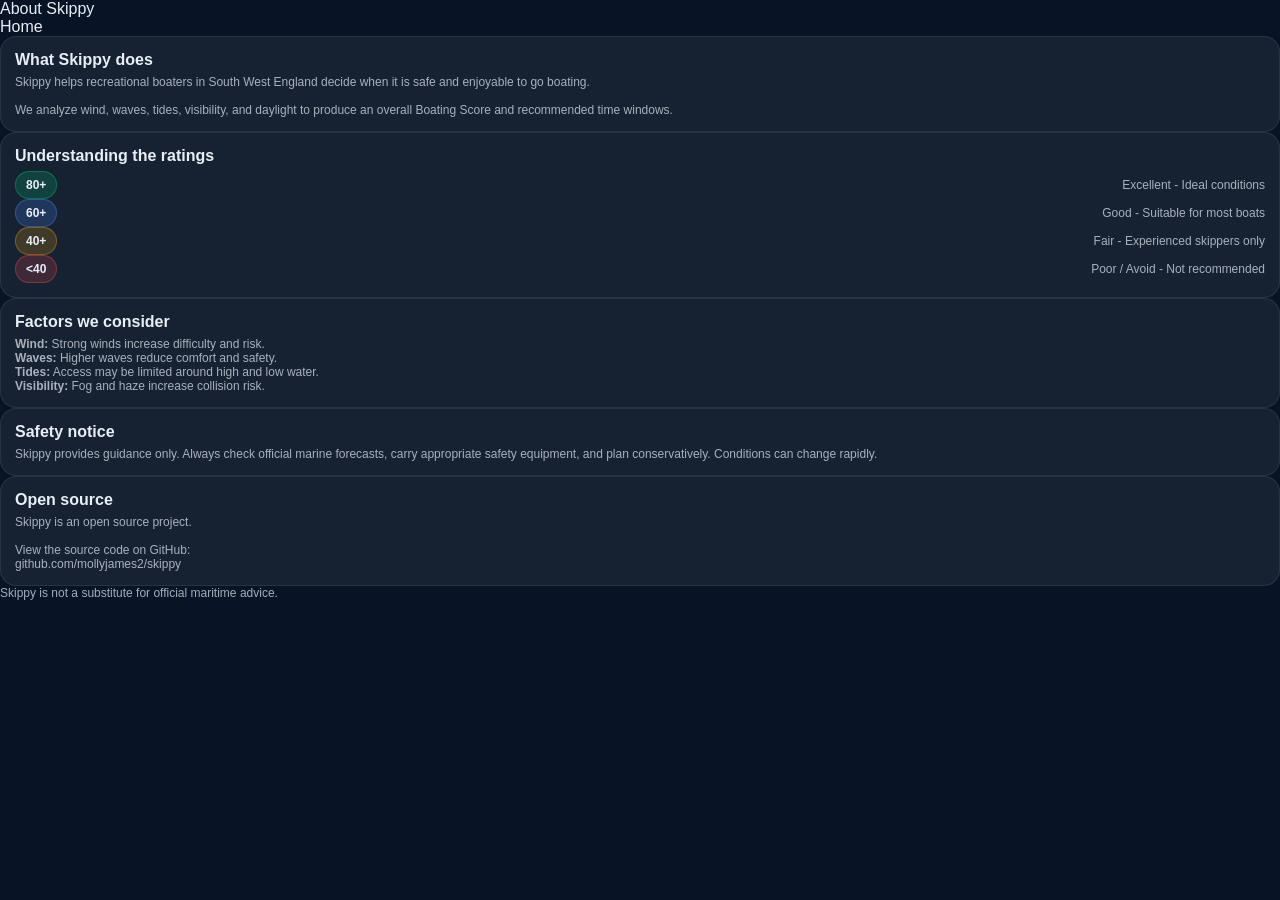
==== docs/about.html @ 8b35ae54 "Add About page and replace forecast nav with about" ====
<!doctype html>
<html lang="en">
  <head>
    <meta charset="utf-8" />
    <meta name="viewport" content="width=device-width, initial-scale=1" />
    <title>Skippy - About</title>
    <link rel="stylesheet" href="./styles.css" />
  </head>
  <body>
    <div class="wrap">
      <div class="topbar">
        <div class="brand">About Skippy</div>
        <a class="link" href="./index.html">Home</a>
      </div>

      <div class="card">
        <div style="font-weight:800; margin-bottom:6px;">What Skippy does</div>
        <div class="muted small">
          Skippy helps recreational boaters in South West England decide when it
          is safe and enjoyable to go boating.
          <br /><br />
          We analyze wind, waves, tides, visibility, and daylight to produce
          an overall Boating Score and recommended time windows.
        </div>
      </div>

      <div class="card">
        <div style="font-weight:800; margin-bottom:6px;">Understanding the ratings</div>

        <div class="row">
          <div class="pill excellent">80+</div>
          <div class="muted small">Excellent - Ideal conditions</div>
        </div>

        <div class="row">
          <div class="pill good">60+</div>
          <div class="muted small">Good - Suitable for most boats</div>
        </div>

        <div class="row">
          <div class="pill fair">40+</div>
          <div class="muted small">Fair - Experienced skippers only</div>
        </div>

        <div class="row">
          <div class="pill poor">&lt;40</div>
          <div class="muted small">Poor / Avoid - Not recommended</div>
        </div>
      </div>

      <div class="card">
        <div style="font-weight:800; margin-bottom:6px;">Factors we consider</div>

        <div class="muted small">
          <b>Wind:</b> Strong winds increase difficulty and risk.<br />
          <b>Waves:</b> Higher waves reduce comfort and safety.<br />
          <b>Tides:</b> Access may be limited around high and low water.<br />
          <b>Visibility:</b> Fog and haze increase collision risk.
        </div>
      </div>

      <div class="card warning">
        <div style="font-weight:800; margin-bottom:6px;">Safety notice</div>
        <div class="muted small">
          Skippy provides guidance only.
          Always check official marine forecasts, carry appropriate safety
          equipment, and plan conservatively.
          Conditions can change rapidly.
        </div>
      </div>

      <div class="card">
        <div style="font-weight:800; margin-bottom:6px;">Open source</div>
        <div class="muted small">
          Skippy is an open source project.
          <br /><br />
          View the source code on GitHub:
          <br />
          <a class="link" href="https://github.com/mollyjames2/skippy" target="_blank">
            github.com/mollyjames2/skippy
          </a>
        </div>
      </div>

      <div class="footer muted small">
        Skippy is not a substitute for official maritime advice.
      </div>
    </div>
  </body>
</html>
---- docs/styles.css ----
:root {
  color-scheme: dark;
}
body {
  margin: 0;
  font-family:
    -apple-system, BlinkMacSystemFont, "Segoe UI", Roboto, Arial, sans-serif;
  background: #081426;
  color: #e8eef7;
}
a {
  color: inherit;
  text-decoration: none;
}

.container {
  max-width: 420px;
  margin: 0 auto;
  padding: 16px;
}

.card {
  background: rgba(255, 255, 255, 0.06);
  border: 1px solid rgba(255, 255, 255, 0.08);
  border-radius: 16px;
  padding: 14px;
}

.row {
  display: flex;
  gap: 12px;
  align-items: center;
  justify-content: space-between;
}
.muted {
  color: rgba(232, 238, 247, 0.7);
}

.pill {
  padding: 6px 10px;
  border-radius: 999px;
  font-weight: 700;
  font-size: 12px;
}

.pill.excellent {
  background: rgba(0, 200, 120, 0.20);
  border: 1px solid rgba(0, 200, 120, 0.35);
}
.pill.good {
  background: rgba(80, 140, 255, 0.20);
  border: 1px solid rgba(80, 140, 255, 0.35);
}
.pill.fair {
  background: rgba(255, 170, 0, 0.18);
  border: 1px solid rgba(255, 170, 0, 0.35);
}
.pill.poor {
  background: rgba(255, 80, 80, 0.18);
  border: 1px solid rgba(255, 80, 80, 0.35);
}

h1, h2, h3 {
  margin: 0;
}
h1 {
  font-size: 20px;
}
h2 {
  font-size: 16px;
}

.spacer {
  height: 12px;
}

.list {
  display: flex;
  flex-direction: column;
  gap: 10px;
}
.small {
  font-size: 12px;
}
.big {
  font-size: 34px;
  font-weight: 800;
}

.tilegrid {
  display: grid;
  grid-template-columns: 1fr 1fr;
  gap: 10px;
}
.tile {
  background: rgba(255, 255, 255, 0.05);
  border: 1px solid rgba(255, 255, 255, 0.08);
  border-radius: 14px;
  padding: 12px;
}

.footerbar {
  position: sticky;
  bottom: 0;
  background: rgba(8, 20, 38, 0.90);
  border-top: 1px solid rgba(255, 255, 255, 0.08);
  padding: 10px 16px;
}
.footerbar .row {
  max-width: 420px;
  margin: 0 auto;
}

.btn {
  background: rgba(255, 255, 255, 0.06);
  border: 1px solid rgba(255, 255, 255, 0.10);
  border-radius: 14px;
  padding: 10px 12px;
}
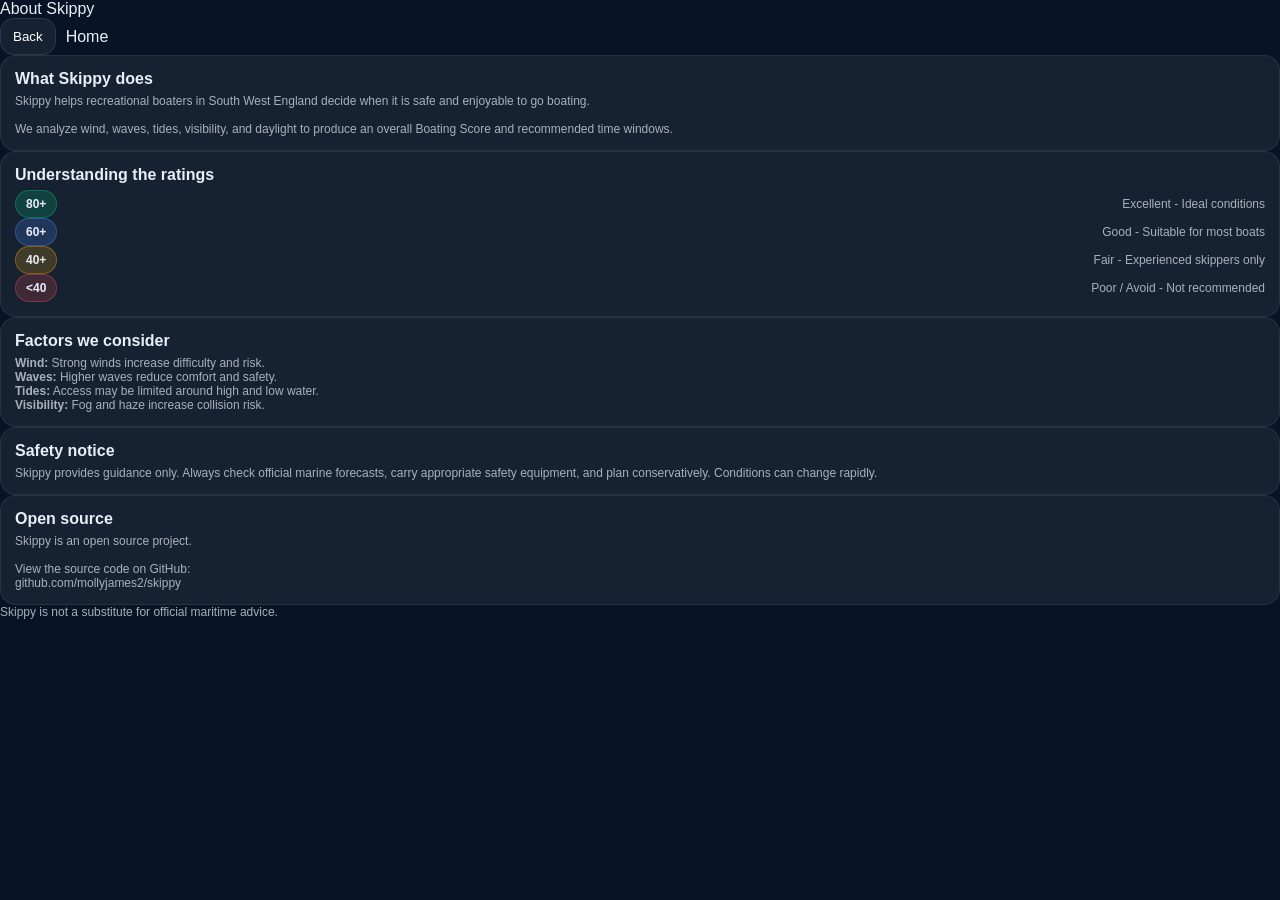
==== commit 2cb997a8: "moved about section to settings" ====
--- a/docs/about.html
+++ b/docs/about.html
@@ -10,7 +10,10 @@
     <div class="wrap">
       <div class="topbar">
         <div class="brand">About Skippy</div>
-        <a class="link" href="./index.html">Home</a>
+        <div style="display:flex; gap:10px; align-items:center;">
+          <button id="backBtn" class="btn">Back</button>
+          <a class="link" href="./index.html">Home</a>
+        </div>
       </div>
 
       <div class="card">
@@ -86,6 +89,7 @@
         Skippy is not a substitute for official maritime advice.
       </div>
     </div>
+
+    <script src="./about.js"></script>
   </body>
 </html>
-
--- a/docs/styles.css
+++ b/docs/styles.css
@@ -117,3 +117,56 @@
   border-radius: 14px;
   padding: 10px 12px;
 }
+
+/* Splash screen */
+.splash {
+  position: fixed;
+  inset: 0;
+  background: #081426;
+  display: flex;
+  align-items: center;
+  justify-content: center;
+  z-index: 9999;
+}
+
+.splash-logo {
+  width: 200px;
+  max-width: 70%;
+  height: auto;
+  opacity: 0;
+  animation: splashFadeIn 260ms ease forwards;
+}
+
+@keyframes splashFadeIn {
+  from {
+    opacity: 0;
+    transform: translateY(6px);
+  }
+  to {
+    opacity: 1;
+    transform: translateY(0);
+  }
+}
+
+.splash-hide {
+  opacity: 0;
+  transition: opacity 280ms ease;
+}
+
+.logo-horz {
+  height: 30px;
+  max-width: 220px;
+  width: auto;
+  display: block;
+  margin-bottom: 6px;
+}
+
+@media (min-width: 480px) {
+  .logo-horz {
+    height: 36px;
+  }
+}
+.topbar-spacer {
+  height: 56px;
+}
+
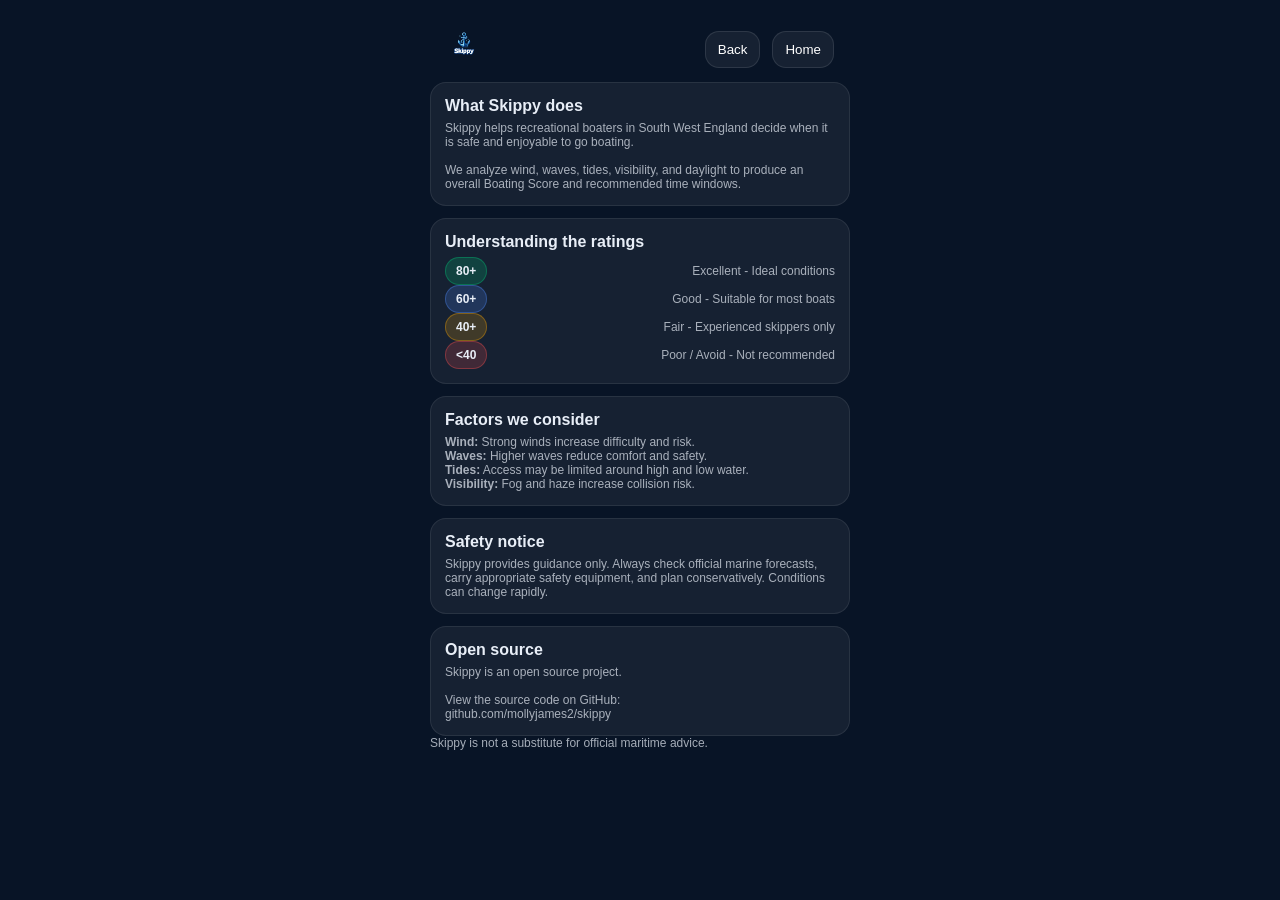
==== commit a467d5c0: "Unify layout and navigation across Settings, About, Location, and Home" ====
--- a/docs/about.html
+++ b/docs/about.html
@@ -7,13 +7,13 @@
     <link rel="stylesheet" href="./styles.css" />
   </head>
   <body>
-    <div class="wrap">
+    <div class="container">
       <div class="topbar">
-        <div class="brand">About Skippy</div>
-        <div style="display:flex; gap:10px; align-items:center;">
-          <button id="backBtn" class="btn">Back</button>
-          <a class="link" href="./index.html">Home</a>
-        </div>
+        <img src="./assets/skippy.png" alt="Skippy" class="logo-horz" />
+        <div style="flex:1"></div>
+
+        <button id="backBtn" class="btn">Back</button>
+        <button id="homeBtn" class="btn">Home</button>
       </div>
 
       <div class="card">
@@ -26,6 +26,8 @@
           an overall Boating Score and recommended time windows.
         </div>
       </div>
+
+      <div class="spacer"></div>
 
       <div class="card">
         <div style="font-weight:800; margin-bottom:6px;">Understanding the ratings</div>
@@ -51,6 +53,8 @@
         </div>
       </div>
 
+      <div class="spacer"></div>
+
       <div class="card">
         <div style="font-weight:800; margin-bottom:6px;">Factors we consider</div>
 
@@ -62,6 +66,8 @@
         </div>
       </div>
 
+      <div class="spacer"></div>
+
       <div class="card warning">
         <div style="font-weight:800; margin-bottom:6px;">Safety notice</div>
         <div class="muted small">
@@ -72,6 +78,8 @@
         </div>
       </div>
 
+      <div class="spacer"></div>
+
       <div class="card">
         <div style="font-weight:800; margin-bottom:6px;">Open source</div>
         <div class="muted small">
@@ -79,7 +87,7 @@
           <br /><br />
           View the source code on GitHub:
           <br />
-          <a class="link" href="https://github.com/mollyjames2/skippy" target="_blank">
+          <a class="link" href="https://github.com/mollyjames2/skippy" target="_blank" rel="noopener">
             github.com/mollyjames2/skippy
           </a>
         </div>
--- a/docs/styles.css
+++ b/docs/styles.css
@@ -170,3 +170,11 @@
   height: 56px;
 }
 
+.topbar {
+  max-width: 420px;
+  margin: 0 auto;
+  padding: 12px 16px;
+  display: flex;
+  align-items: center;
+  gap: 12px;
+}
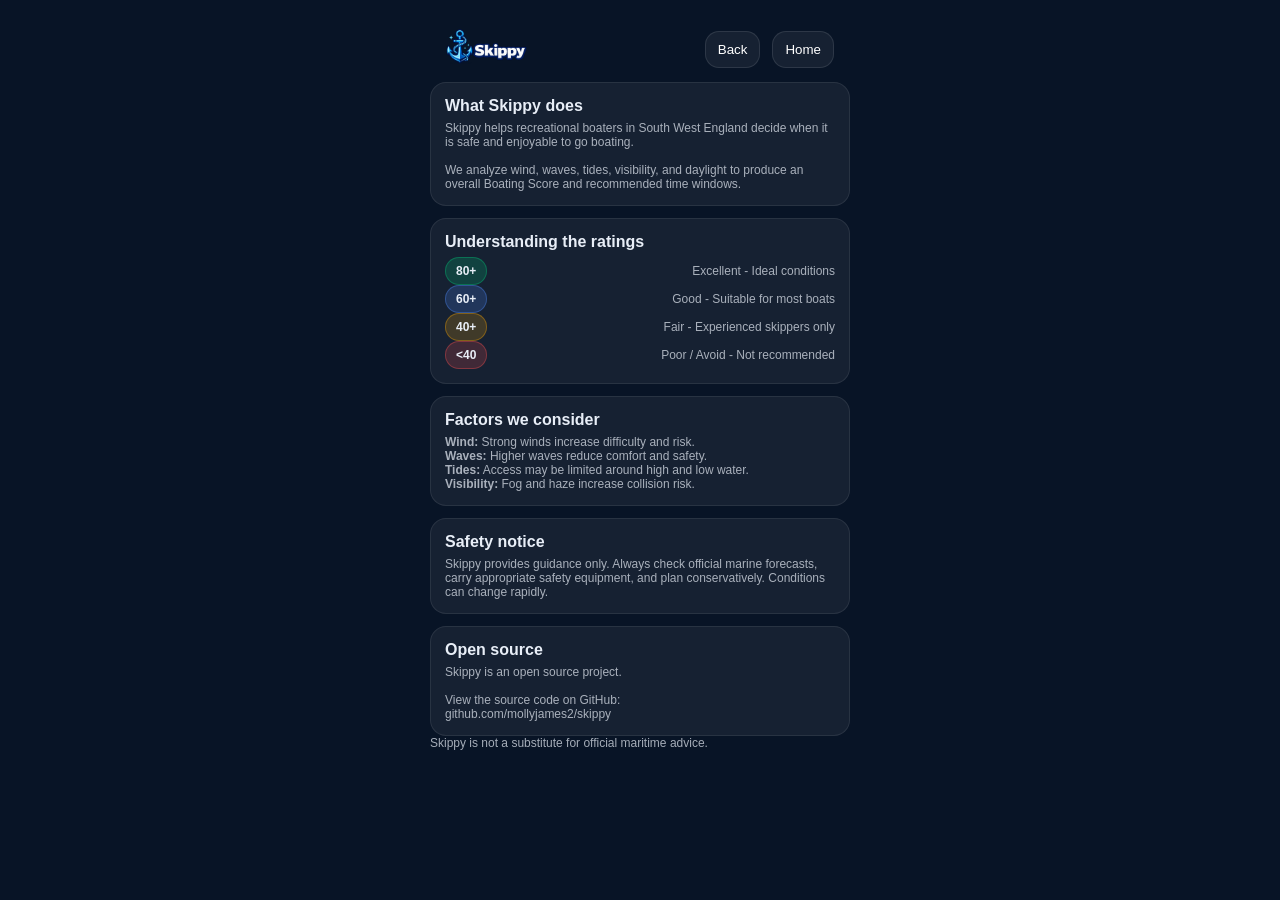
==== commit e8afbf62: "updated logo from splash to logo_horz" ====
--- a/docs/about.html
+++ b/docs/about.html
@@ -9,7 +9,7 @@
   <body>
     <div class="container">
       <div class="topbar">
-        <img src="./assets/skippy.png" alt="Skippy" class="logo-horz" />
+        <img src="./assets/logo_horz.png" alt="Skippy" class="logo-horz" />
         <div style="flex:1"></div>
 
         <button id="backBtn" class="btn">Back</button>
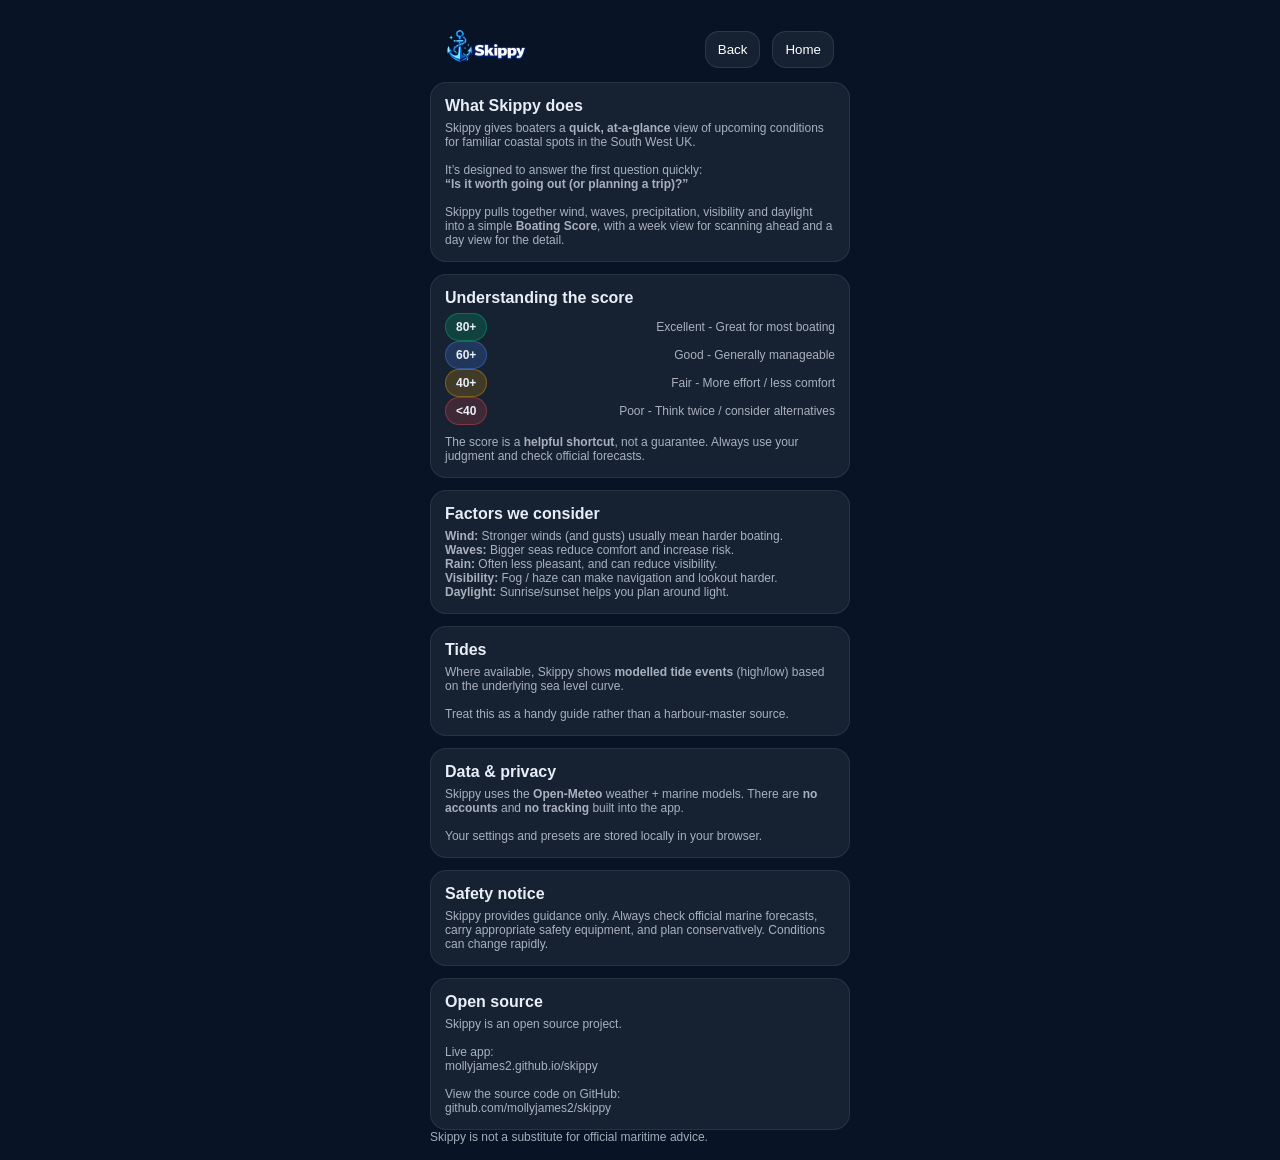
==== commit 66362095: "updated README and about page" ====
--- a/docs/about.html
+++ b/docs/about.html
@@ -1,4 +1,5 @@
 <!doctype html>
+<!-- Updated: 2026-01-20 -->
 <html lang="en">
   <head>
     <meta charset="utf-8" />
@@ -19,37 +20,47 @@
       <div class="card">
         <div style="font-weight:800; margin-bottom:6px;">What Skippy does</div>
         <div class="muted small">
-          Skippy helps recreational boaters in South West England decide when it
-          is safe and enjoyable to go boating.
+          Skippy gives boaters a <b>quick, at-a-glance</b> view of upcoming
+          conditions for familiar coastal spots in the South West UK.
           <br /><br />
-          We analyze wind, waves, tides, visibility, and daylight to produce
-          an overall Boating Score and recommended time windows.
+          It’s designed to answer the first question quickly:
+          <br />
+          <b>“Is it worth going out (or planning a trip)?”</b>
+          <br /><br />
+          Skippy pulls together wind, waves, precipitation, visibility and
+          daylight into a simple <b>Boating Score</b>, with a week view for
+          scanning ahead and a day view for the detail.
         </div>
       </div>
 
       <div class="spacer"></div>
 
       <div class="card">
-        <div style="font-weight:800; margin-bottom:6px;">Understanding the ratings</div>
+        <div style="font-weight:800; margin-bottom:6px;">Understanding the score</div>
 
         <div class="row">
           <div class="pill excellent">80+</div>
-          <div class="muted small">Excellent - Ideal conditions</div>
+          <div class="muted small">Excellent - Great for most boating</div>
         </div>
 
         <div class="row">
           <div class="pill good">60+</div>
-          <div class="muted small">Good - Suitable for most boats</div>
+          <div class="muted small">Good - Generally manageable</div>
         </div>
 
         <div class="row">
           <div class="pill fair">40+</div>
-          <div class="muted small">Fair - Experienced skippers only</div>
+          <div class="muted small">Fair - More effort / less comfort</div>
         </div>
 
         <div class="row">
           <div class="pill poor">&lt;40</div>
-          <div class="muted small">Poor / Avoid - Not recommended</div>
+          <div class="muted small">Poor - Think twice / consider alternatives</div>
+        </div>
+
+        <div class="muted small" style="margin-top:10px;">
+          The score is a <b>helpful shortcut</b>, not a guarantee.
+          Always use your judgment and check official forecasts.
         </div>
       </div>
 
@@ -59,10 +70,35 @@
         <div style="font-weight:800; margin-bottom:6px;">Factors we consider</div>
 
         <div class="muted small">
-          <b>Wind:</b> Strong winds increase difficulty and risk.<br />
-          <b>Waves:</b> Higher waves reduce comfort and safety.<br />
-          <b>Tides:</b> Access may be limited around high and low water.<br />
-          <b>Visibility:</b> Fog and haze increase collision risk.
+          <b>Wind:</b> Stronger winds (and gusts) usually mean harder boating.<br />
+          <b>Waves:</b> Bigger seas reduce comfort and increase risk.<br />
+          <b>Rain:</b> Often less pleasant, and can reduce visibility.<br />
+          <b>Visibility:</b> Fog / haze can make navigation and lookout harder.<br />
+          <b>Daylight:</b> Sunrise/sunset helps you plan around light.
+        </div>
+      </div>
+
+      <div class="spacer"></div>
+
+      <div class="card">
+        <div style="font-weight:800; margin-bottom:6px;">Tides</div>
+        <div class="muted small">
+          Where available, Skippy shows <b>modelled tide events</b> (high/low)
+          based on the underlying sea level curve.
+          <br /><br />
+          Treat this as a handy guide rather than a harbour-master source.
+        </div>
+      </div>
+
+      <div class="spacer"></div>
+
+      <div class="card">
+        <div style="font-weight:800; margin-bottom:6px;">Data & privacy</div>
+        <div class="muted small">
+          Skippy uses the <b>Open-Meteo</b> weather + marine models.
+          There are <b>no accounts</b> and <b>no tracking</b> built into the app.
+          <br /><br />
+          Your settings and presets are stored locally in your browser.
         </div>
       </div>
 
@@ -85,6 +121,12 @@
         <div class="muted small">
           Skippy is an open source project.
           <br /><br />
+          Live app:
+          <br />
+          <a class="link" href="https://mollyjames2.github.io/skippy/" target="_blank" rel="noopener">
+            mollyjames2.github.io/skippy
+          </a>
+          <br /><br />
           View the source code on GitHub:
           <br />
           <a class="link" href="https://github.com/mollyjames2/skippy" target="_blank" rel="noopener">
@@ -101,3 +143,4 @@
     <script src="./about.js"></script>
   </body>
 </html>
+
--- a/docs/styles.css
+++ b/docs/styles.css
@@ -56,6 +56,16 @@
   border: 1px solid rgba(255, 170, 0, 0.35);
 }
 .pill.poor {
+  background: rgba(255, 80, 80, 0.18);
+  border: 1px solid rgba(255, 80, 80, 0.35);
+}
+
+/* Compatibility with common/core.js pillClass() */
+.pill.ok {
+  background: rgba(255, 170, 0, 0.18);
+  border: 1px solid rgba(255, 170, 0, 0.35);
+}
+.pill.bad {
   background: rgba(255, 80, 80, 0.18);
   border: 1px solid rgba(255, 80, 80, 0.35);
 }
@@ -178,3 +188,73 @@
   align-items: center;
   gap: 12px;
 }
+
+/* --- Hourly toggle --- */
+.segmented {
+  display: flex;
+  gap: 8px;
+}
+.segbtn {
+  background: rgba(255, 255, 255, 0.06);
+  border: 1px solid rgba(255, 255, 255, 0.10);
+  border-radius: 12px;
+  padding: 8px 10px;
+  font-size: 12px;
+  font-weight: 700;
+  color: rgba(232, 238, 247, 0.9);
+}
+.segbtn.active {
+  background: rgba(80, 140, 255, 0.22);
+  border: 1px solid rgba(80, 140, 255, 0.45);
+}
+
+/* --- Hourly columns --- */
+.hourly-header {
+  display: grid;
+  grid-template-columns: 56px 56px 28px 1fr 1fr 68px;
+  gap: 8px;
+  align-items: center;
+  padding: 0 2px;
+  font-size: 12px;
+  color: rgba(232, 238, 247, 0.7);
+}
+
+.hourly-item {
+  background: rgba(255, 255, 255, 0.04);
+  border: 1px solid rgba(255, 255, 255, 0.07);
+  border-radius: 14px;
+  padding: 10px 10px;
+}
+
+.hourly-row {
+  display: grid;
+  grid-template-columns: 56px 56px 28px 1fr 1fr 68px;
+  gap: 8px;
+  align-items: center;
+}
+
+.hourly-cond {
+  font-size: 16px;
+  line-height: 1;
+  text-align: center;
+  opacity: 0.9;
+}
+
+.hourly-wind .main,
+.hourly-waves .main {
+  font-weight: 800;
+  font-size: 12px;
+}
+
+.hourly-wind .sub,
+.hourly-waves .sub {
+  margin-top: 2px;
+}
+
+.hourly-score .pill {
+  display: inline-block;
+}
+
+.hourly-extras {
+  margin-top: 6px;
+}
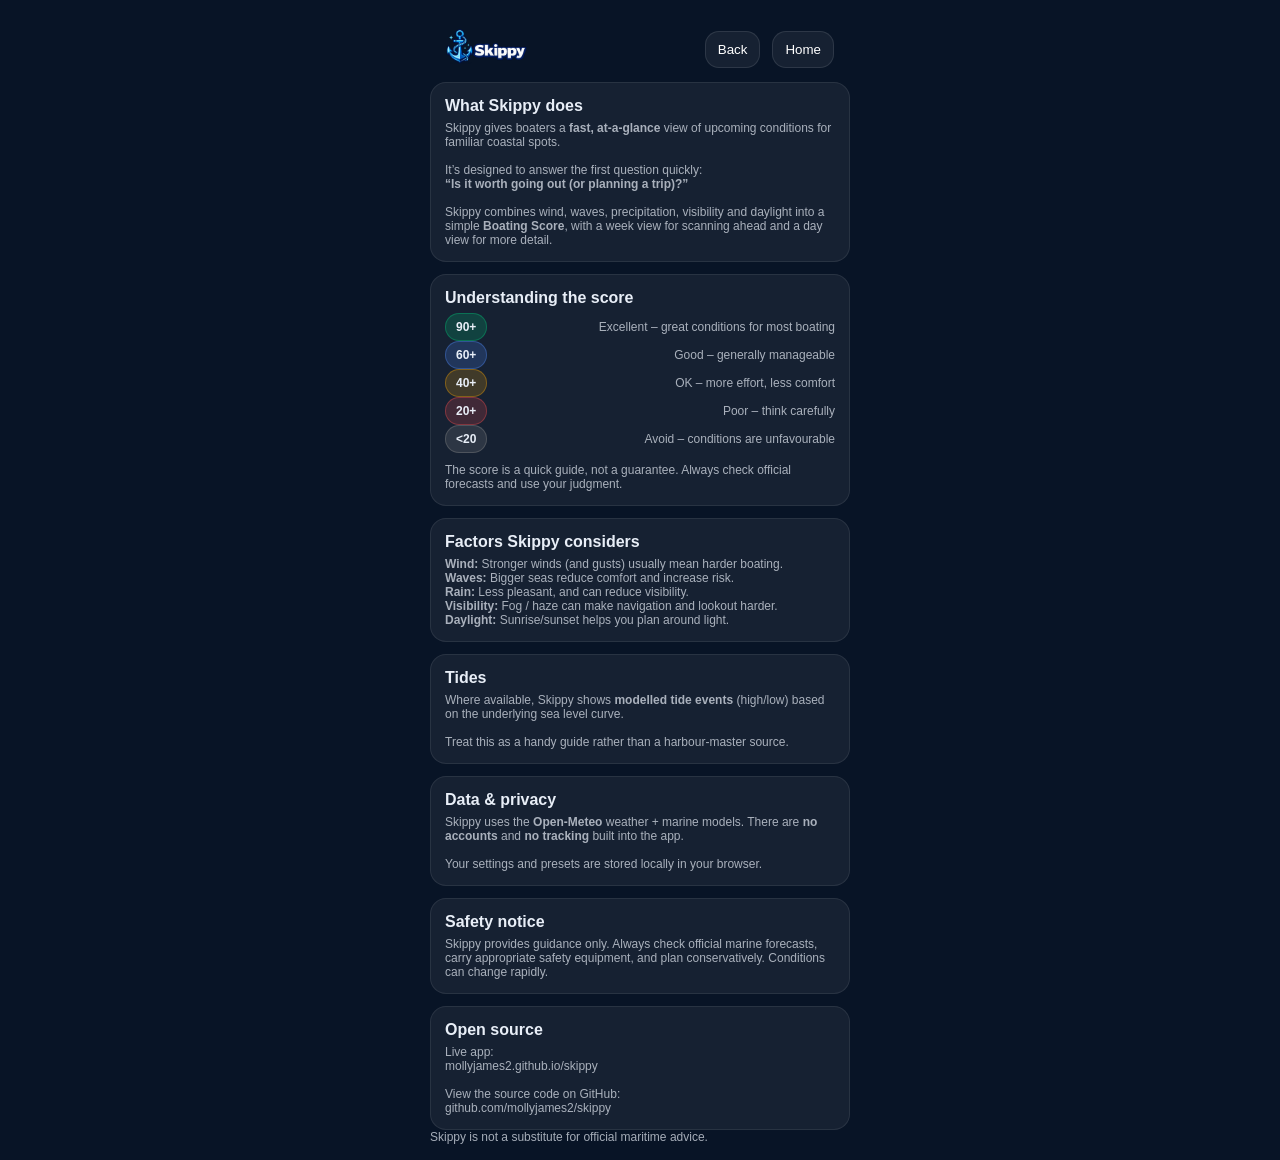
==== commit a8df7ca0: "updated scoring system" ====
--- a/docs/about.html
+++ b/docs/about.html
@@ -7,72 +7,78 @@
     <title>Skippy - About</title>
     <link rel="stylesheet" href="./styles.css" />
   </head>
+
   <body>
     <div class="container">
       <div class="topbar">
         <img src="./assets/logo_horz.png" alt="Skippy" class="logo-horz" />
-        <div style="flex:1"></div>
+        <div style="flex: 1"></div>
 
         <button id="backBtn" class="btn">Back</button>
         <button id="homeBtn" class="btn">Home</button>
       </div>
 
       <div class="card">
-        <div style="font-weight:800; margin-bottom:6px;">What Skippy does</div>
+        <div style="font-weight: 800; margin-bottom: 6px">What Skippy does</div>
         <div class="muted small">
-          Skippy gives boaters a <b>quick, at-a-glance</b> view of upcoming
-          conditions for familiar coastal spots in the South West UK.
+          Skippy gives boaters a <b>fast, at-a-glance</b> view of upcoming conditions for
+          familiar coastal spots.
           <br /><br />
           It’s designed to answer the first question quickly:
           <br />
           <b>“Is it worth going out (or planning a trip)?”</b>
           <br /><br />
-          Skippy pulls together wind, waves, precipitation, visibility and
-          daylight into a simple <b>Boating Score</b>, with a week view for
-          scanning ahead and a day view for the detail.
+          Skippy combines wind, waves, precipitation, visibility and daylight into a simple
+          <b>Boating Score</b>, with a week view for scanning ahead and a day view for more
+          detail.
         </div>
       </div>
 
       <div class="spacer"></div>
 
       <div class="card">
-        <div style="font-weight:800; margin-bottom:6px;">Understanding the score</div>
+        <div style="font-weight: 800; margin-bottom: 6px">Understanding the score</div>
 
         <div class="row">
-          <div class="pill excellent">80+</div>
-          <div class="muted small">Excellent - Great for most boating</div>
+          <div class="pill excellent">90+</div>
+          <div class="muted small">Excellent – great conditions for most boating</div>
         </div>
 
         <div class="row">
           <div class="pill good">60+</div>
-          <div class="muted small">Good - Generally manageable</div>
+          <div class="muted small">Good – generally manageable</div>
         </div>
 
         <div class="row">
-          <div class="pill fair">40+</div>
-          <div class="muted small">Fair - More effort / less comfort</div>
+          <div class="pill ok">40+</div>
+          <div class="muted small">OK – more effort, less comfort</div>
         </div>
 
         <div class="row">
-          <div class="pill poor">&lt;40</div>
-          <div class="muted small">Poor - Think twice / consider alternatives</div>
+          <div class="pill poor">20+</div>
+          <div class="muted small">Poor – think carefully</div>
         </div>
 
-        <div class="muted small" style="margin-top:10px;">
-          The score is a <b>helpful shortcut</b>, not a guarantee.
-          Always use your judgment and check official forecasts.
+        <div class="row">
+          <div class="pill avoid">&lt;20</div>
+          <div class="muted small">Avoid – conditions are unfavourable</div>
+        </div>
+
+        <div class="muted small" style="margin-top: 10px">
+          The score is a quick guide, not a guarantee. Always check official forecasts and
+          use your judgment.
         </div>
       </div>
 
       <div class="spacer"></div>
 
       <div class="card">
-        <div style="font-weight:800; margin-bottom:6px;">Factors we consider</div>
+        <div style="font-weight: 800; margin-bottom: 6px">Factors Skippy considers</div>
 
         <div class="muted small">
           <b>Wind:</b> Stronger winds (and gusts) usually mean harder boating.<br />
           <b>Waves:</b> Bigger seas reduce comfort and increase risk.<br />
-          <b>Rain:</b> Often less pleasant, and can reduce visibility.<br />
+          <b>Rain:</b> Less pleasant, and can reduce visibility.<br />
           <b>Visibility:</b> Fog / haze can make navigation and lookout harder.<br />
           <b>Daylight:</b> Sunrise/sunset helps you plan around light.
         </div>
@@ -81,10 +87,10 @@
       <div class="spacer"></div>
 
       <div class="card">
-        <div style="font-weight:800; margin-bottom:6px;">Tides</div>
+        <div style="font-weight: 800; margin-bottom: 6px">Tides</div>
         <div class="muted small">
-          Where available, Skippy shows <b>modelled tide events</b> (high/low)
-          based on the underlying sea level curve.
+          Where available, Skippy shows <b>modelled tide events</b> (high/low) based on the
+          underlying sea level curve.
           <br /><br />
           Treat this as a handy guide rather than a harbour-master source.
         </div>
@@ -93,7 +99,7 @@
       <div class="spacer"></div>
 
       <div class="card">
-        <div style="font-weight:800; margin-bottom:6px;">Data & privacy</div>
+        <div style="font-weight: 800; margin-bottom: 6px">Data & privacy</div>
         <div class="muted small">
           Skippy uses the <b>Open-Meteo</b> weather + marine models.
           There are <b>no accounts</b> and <b>no tracking</b> built into the app.
@@ -105,31 +111,38 @@
       <div class="spacer"></div>
 
       <div class="card warning">
-        <div style="font-weight:800; margin-bottom:6px;">Safety notice</div>
+        <div style="font-weight: 800; margin-bottom: 6px">Safety notice</div>
         <div class="muted small">
-          Skippy provides guidance only.
-          Always check official marine forecasts, carry appropriate safety
-          equipment, and plan conservatively.
-          Conditions can change rapidly.
+          Skippy provides guidance only. Always check official marine forecasts, carry
+          appropriate safety equipment, and plan conservatively. Conditions can change
+          rapidly.
         </div>
       </div>
 
       <div class="spacer"></div>
 
       <div class="card">
-        <div style="font-weight:800; margin-bottom:6px;">Open source</div>
+        <div style="font-weight: 800; margin-bottom: 6px">Open source</div>
         <div class="muted small">
-          Skippy is an open source project.
-          <br /><br />
           Live app:
           <br />
-          <a class="link" href="https://mollyjames2.github.io/skippy/" target="_blank" rel="noopener">
+          <a
+            class="link"
+            href="https://mollyjames2.github.io/skippy/"
+            target="_blank"
+            rel="noopener"
+          >
             mollyjames2.github.io/skippy
           </a>
           <br /><br />
           View the source code on GitHub:
           <br />
-          <a class="link" href="https://github.com/mollyjames2/skippy" target="_blank" rel="noopener">
+          <a
+            class="link"
+            href="https://github.com/mollyjames2/skippy"
+            target="_blank"
+            rel="noopener"
+          >
             github.com/mollyjames2/skippy
           </a>
         </div>
--- a/docs/styles.css
+++ b/docs/styles.css
@@ -43,32 +43,33 @@
   font-size: 12px;
 }
 
+/* Score-based pill colours (aligned with rating system) */
+
 .pill.excellent {
   background: rgba(0, 200, 120, 0.20);
   border: 1px solid rgba(0, 200, 120, 0.35);
 }
+
 .pill.good {
   background: rgba(80, 140, 255, 0.20);
   border: 1px solid rgba(80, 140, 255, 0.35);
 }
-.pill.fair {
+
+.pill.ok {
   background: rgba(255, 170, 0, 0.18);
   border: 1px solid rgba(255, 170, 0, 0.35);
 }
+
 .pill.poor {
   background: rgba(255, 80, 80, 0.18);
   border: 1px solid rgba(255, 80, 80, 0.35);
 }
 
-/* Compatibility with common/core.js pillClass() */
-.pill.ok {
-  background: rgba(255, 170, 0, 0.18);
-  border: 1px solid rgba(255, 170, 0, 0.35);
-}
-.pill.bad {
-  background: rgba(255, 80, 80, 0.18);
-  border: 1px solid rgba(255, 80, 80, 0.35);
-}
+.pill.avoid {
+  background: rgba(140, 140, 140, 0.20);
+  border: 1px solid rgba(140, 140, 140, 0.35);
+}
+
 
 h1, h2, h3 {
   margin: 0;
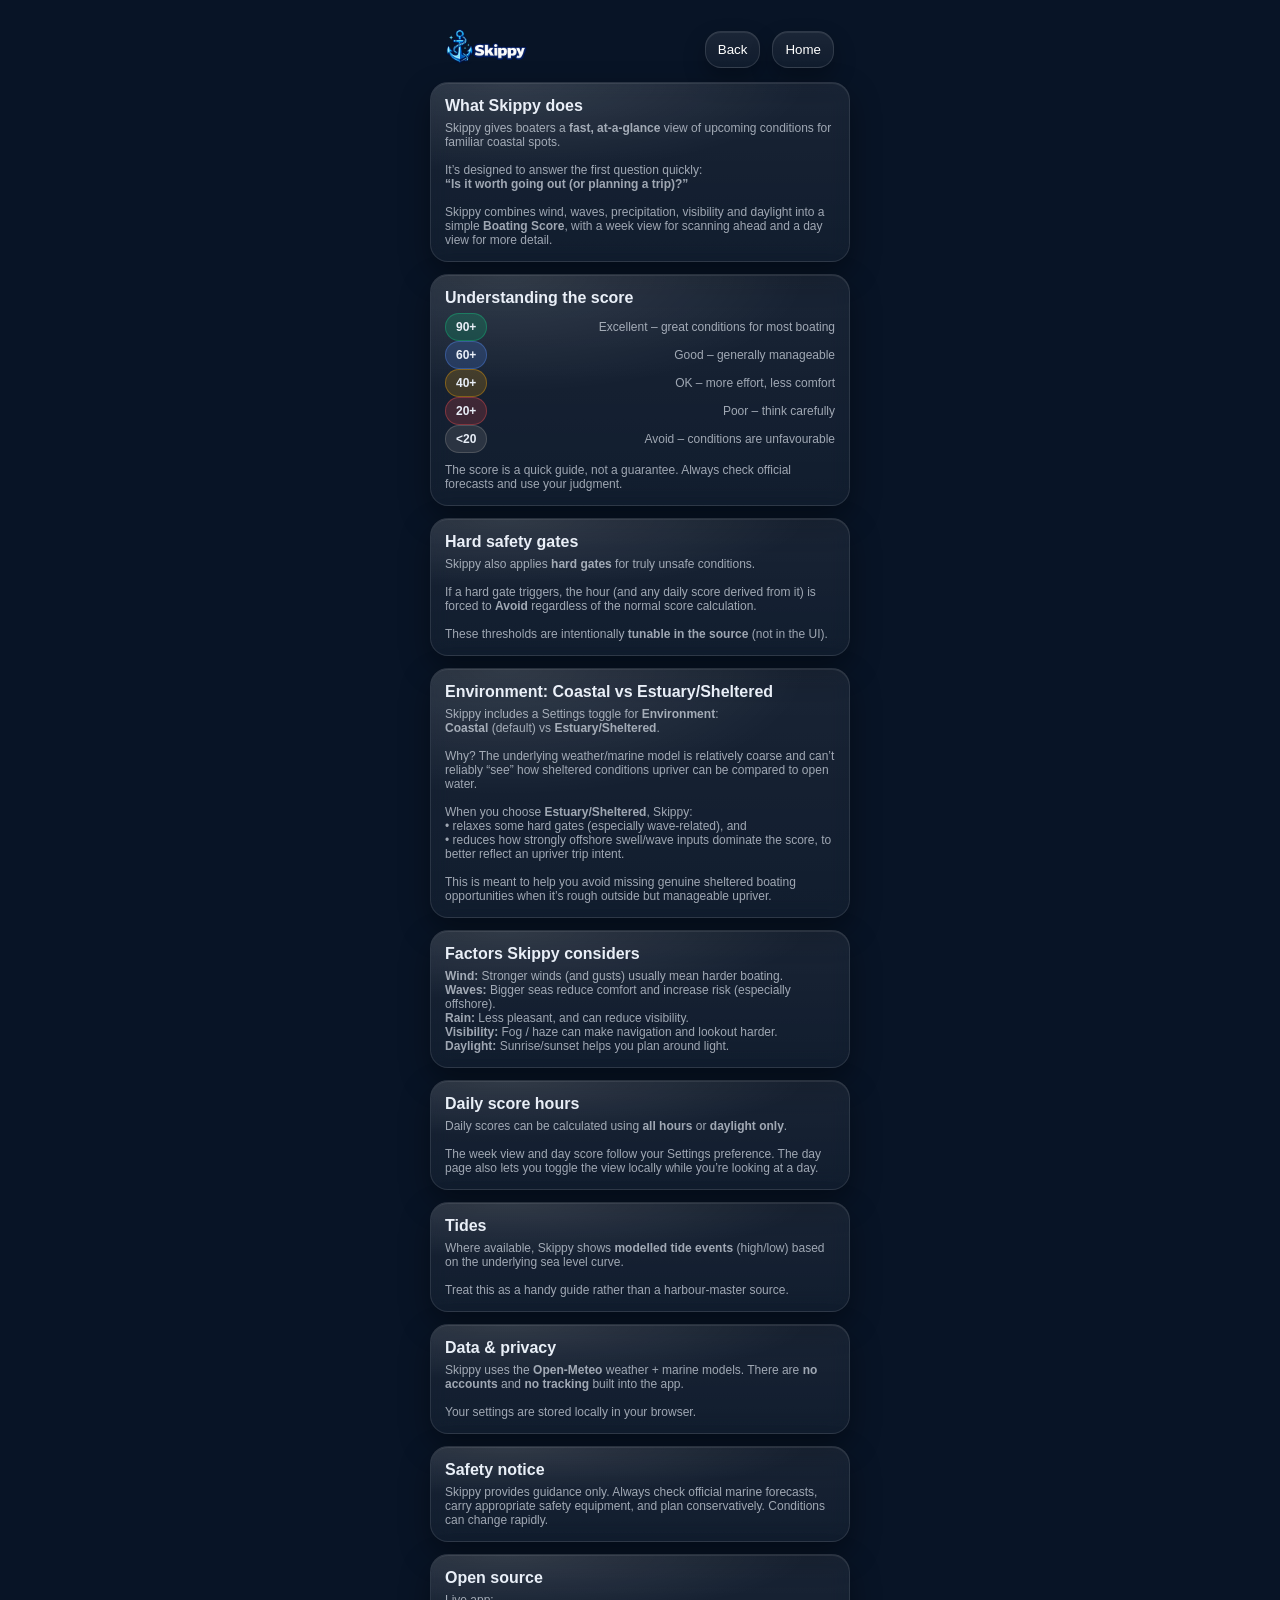
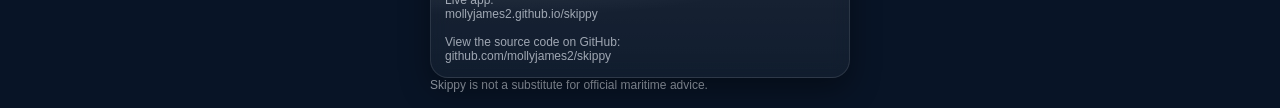
==== commit 7c7600d8: "updated about page" ====
--- a/docs/about.html
+++ b/docs/about.html
@@ -1,5 +1,5 @@
 <!doctype html>
-<!-- Updated: 2026-01-20 -->
+<!-- Updated: 2026-01-24 -->
 <html lang="en">
   <head>
     <meta charset="utf-8" />
@@ -73,11 +73,52 @@
       <div class="spacer"></div>
 
       <div class="card">
+        <div style="font-weight: 800; margin-bottom: 6px">Hard safety gates</div>
+
+        <div class="muted small">
+          Skippy also applies <b>hard gates</b> for truly unsafe conditions.
+          <br /><br />
+          If a hard gate triggers, the hour (and any daily score derived from it) is forced
+          to <b>Avoid</b> regardless of the normal score calculation.
+          <br /><br />
+          These thresholds are intentionally <b>tunable in the source</b> (not in the UI).
+        </div>
+      </div>
+
+      <div class="spacer"></div>
+
+      <div class="card">
+        <div style="font-weight: 800; margin-bottom: 6px">
+          Environment: Coastal vs Estuary/Sheltered
+        </div>
+
+        <div class="muted small">
+          Skippy includes a Settings toggle for <b>Environment</b>:
+          <br />
+          <b>Coastal</b> (default) vs <b>Estuary/Sheltered</b>.
+          <br /><br />
+          Why? The underlying weather/marine model is relatively coarse and can’t reliably
+          “see” how sheltered conditions upriver can be compared to open water.
+          <br /><br />
+          When you choose <b>Estuary/Sheltered</b>, Skippy:
+          <br />
+          • relaxes some hard gates (especially wave-related), and<br />
+          • reduces how strongly offshore swell/wave inputs dominate the score,
+          to better reflect an upriver trip intent.
+          <br /><br />
+          This is meant to help you avoid missing genuine sheltered boating opportunities
+          when it’s rough outside but manageable upriver.
+        </div>
+      </div>
+
+      <div class="spacer"></div>
+
+      <div class="card">
         <div style="font-weight: 800; margin-bottom: 6px">Factors Skippy considers</div>
 
         <div class="muted small">
           <b>Wind:</b> Stronger winds (and gusts) usually mean harder boating.<br />
-          <b>Waves:</b> Bigger seas reduce comfort and increase risk.<br />
+          <b>Waves:</b> Bigger seas reduce comfort and increase risk (especially offshore).<br />
           <b>Rain:</b> Less pleasant, and can reduce visibility.<br />
           <b>Visibility:</b> Fog / haze can make navigation and lookout harder.<br />
           <b>Daylight:</b> Sunrise/sunset helps you plan around light.
@@ -87,6 +128,18 @@
       <div class="spacer"></div>
 
       <div class="card">
+        <div style="font-weight: 800; margin-bottom: 6px">Daily score hours</div>
+        <div class="muted small">
+          Daily scores can be calculated using <b>all hours</b> or <b>daylight only</b>.
+          <br /><br />
+          The week view and day score follow your Settings preference.
+          The day page also lets you toggle the view locally while you’re looking at a day.
+        </div>
+      </div>
+
+      <div class="spacer"></div>
+
+      <div class="card">
         <div style="font-weight: 800; margin-bottom: 6px">Tides</div>
         <div class="muted small">
           Where available, Skippy shows <b>modelled tide events</b> (high/low) based on the
@@ -104,7 +157,7 @@
           Skippy uses the <b>Open-Meteo</b> weather + marine models.
           There are <b>no accounts</b> and <b>no tracking</b> built into the app.
           <br /><br />
-          Your settings and presets are stored locally in your browser.
+          Your settings are stored locally in your browser.
         </div>
       </div>
 
@@ -148,12 +201,9 @@
         </div>
       </div>
 
-      <div class="footer muted small">
-        Skippy is not a substitute for official maritime advice.
-      </div>
+      <div class="footer muted small">Skippy is not a substitute for official maritime advice.</div>
     </div>
 
     <script src="./about.js"></script>
   </body>
 </html>
-
--- a/docs/styles.css
+++ b/docs/styles.css
@@ -1,13 +1,14 @@
 :root {
   color-scheme: dark;
 }
+
 body {
   margin: 0;
-  font-family:
-    -apple-system, BlinkMacSystemFont, "Segoe UI", Roboto, Arial, sans-serif;
+  font-family: -apple-system, BlinkMacSystemFont, "Segoe UI", Roboto, Arial, sans-serif;
   background: #081426;
   color: #e8eef7;
 }
+
 a {
   color: inherit;
   text-decoration: none;
@@ -19,22 +20,134 @@
   padding: 16px;
 }
 
+/* -----------------------------
+   Cards: premium depth + glass
+----------------------------- */
+
 .card {
-  background: rgba(255, 255, 255, 0.06);
-  border: 1px solid rgba(255, 255, 255, 0.08);
+  position: relative;
+  background: linear-gradient(
+    180deg,
+    rgba(255, 255, 255, 0.07),
+    rgba(255, 255, 255, 0.04)
+  );
+  border: 1px solid rgba(255, 255, 255, 0.10);
+  border-radius: 18px;
+  padding: 14px;
+
+  box-shadow:
+    0 12px 30px rgba(0, 0, 0, 0.38),
+    inset 0 1px 0 rgba(255, 255, 255, 0.08);
+
+  backdrop-filter: blur(10px);
+  -webkit-backdrop-filter: blur(10px);
+
+  transition: transform 140ms ease, box-shadow 140ms ease, border-color 140ms ease;
+}
+
+.card::before {
+  content: "";
+  position: absolute;
+  inset: 0;
+  border-radius: inherit;
+  pointer-events: none;
+
+  background: radial-gradient(
+    120% 85% at 18% 0%,
+    rgba(255, 255, 255, 0.14),
+    rgba(255, 255, 255, 0) 60%
+  );
+
+  opacity: 0.8;
+}
+
+.card:active {
+  transform: scale(0.992);
+  box-shadow:
+    0 10px 24px rgba(0, 0, 0, 0.34),
+    inset 0 1px 0 rgba(255, 255, 255, 0.07);
+}
+
+#tideCard.card {
+  border-color: rgba(255, 255, 255, 0.14);
+  box-shadow:
+    0 16px 40px rgba(0, 0, 0, 0.44),
+    inset 0 1px 0 rgba(255, 255, 255, 0.10);
+}
+
+/* -----------------------------
+   Layout utilities
+----------------------------- */
+
+.row {
+  display: flex;
+  gap: 12px;
+  align-items: center;
+  justify-content: space-between;
+}
+
+.spacer {
+  height: 12px;
+}
+
+.small {
+  font-size: 12px;
+}
+
+.muted {
+  color: rgba(232, 238, 247, 0.72);
+}
+
+.muted.small {
+  color: rgba(232, 238, 247, 0.66);
+}
+
+.big {
+  font-size: 34px;
+  font-weight: 800;
+}
+
+h1, h2, h3 {
+  margin: 0;
+}
+
+h1 { font-size: 20px; }
+h2 { font-size: 16px; }
+
+/* -----------------------------
+   Lists + tiles
+----------------------------- */
+
+.list {
+  display: flex;
+  flex-direction: column;
+  gap: 10px;
+}
+
+.tilegrid {
+  display: grid;
+  grid-template-columns: 1fr 1fr;
+  gap: 10px;
+}
+
+.tile {
+  position: relative;
+  background: linear-gradient(
+    180deg,
+    rgba(255, 255, 255, 0.06),
+    rgba(255, 255, 255, 0.035)
+  );
+  border: 1px solid rgba(255, 255, 255, 0.09);
   border-radius: 16px;
-  padding: 14px;
-}
-
-.row {
-  display: flex;
-  gap: 12px;
-  align-items: center;
-  justify-content: space-between;
-}
-.muted {
-  color: rgba(232, 238, 247, 0.7);
-}
+  padding: 12px;
+  box-shadow:
+    0 10px 22px rgba(0, 0, 0, 0.30),
+    inset 0 1px 0 rgba(255, 255, 255, 0.07);
+}
+
+/* -----------------------------
+   Pills
+----------------------------- */
 
 .pill {
   padding: 6px 10px;
@@ -43,8 +156,6 @@
   font-size: 12px;
 }
 
-/* Score-based pill colours (aligned with rating system) */
-
 .pill.excellent {
   background: rgba(0, 200, 120, 0.20);
   border: 1px solid rgba(0, 200, 120, 0.35);
@@ -70,45 +181,9 @@
   border: 1px solid rgba(140, 140, 140, 0.35);
 }
 
-
-h1, h2, h3 {
-  margin: 0;
-}
-h1 {
-  font-size: 20px;
-}
-h2 {
-  font-size: 16px;
-}
-
-.spacer {
-  height: 12px;
-}
-
-.list {
-  display: flex;
-  flex-direction: column;
-  gap: 10px;
-}
-.small {
-  font-size: 12px;
-}
-.big {
-  font-size: 34px;
-  font-weight: 800;
-}
-
-.tilegrid {
-  display: grid;
-  grid-template-columns: 1fr 1fr;
-  gap: 10px;
-}
-.tile {
-  background: rgba(255, 255, 255, 0.05);
-  border: 1px solid rgba(255, 255, 255, 0.08);
-  border-radius: 14px;
-  padding: 12px;
-}
+/* -----------------------------
+   Footer bar
+----------------------------- */
 
 .footerbar {
   position: sticky;
@@ -117,19 +192,44 @@
   border-top: 1px solid rgba(255, 255, 255, 0.08);
   padding: 10px 16px;
 }
+
 .footerbar .row {
   max-width: 420px;
   margin: 0 auto;
 }
 
+/* -----------------------------
+   Buttons
+----------------------------- */
+
 .btn {
-  background: rgba(255, 255, 255, 0.06);
-  border: 1px solid rgba(255, 255, 255, 0.10);
-  border-radius: 14px;
+  background: linear-gradient(
+    180deg,
+    rgba(255, 255, 255, 0.08),
+    rgba(255, 255, 255, 0.04)
+  );
+  border: 1px solid rgba(255, 255, 255, 0.12);
+  border-radius: 16px;
   padding: 10px 12px;
-}
-
-/* Splash screen */
+
+  box-shadow:
+    0 10px 22px rgba(0, 0, 0, 0.28),
+    inset 0 1px 0 rgba(255, 255, 255, 0.08);
+
+  transition: transform 140ms ease, box-shadow 140ms ease, border-color 140ms ease;
+}
+
+.btn:active {
+  transform: scale(0.992);
+  box-shadow:
+    0 8px 18px rgba(0, 0, 0, 0.24),
+    inset 0 1px 0 rgba(255, 255, 255, 0.07);
+}
+
+/* -----------------------------
+   Splash screen
+----------------------------- */
+
 .splash {
   position: fixed;
   inset: 0;
@@ -149,20 +249,18 @@
 }
 
 @keyframes splashFadeIn {
-  from {
-    opacity: 0;
-    transform: translateY(6px);
-  }
-  to {
-    opacity: 1;
-    transform: translateY(0);
-  }
+  from { opacity: 0; transform: translateY(6px); }
+  to   { opacity: 1; transform: translateY(0); }
 }
 
 .splash-hide {
   opacity: 0;
   transition: opacity 280ms ease;
 }
+
+/* -----------------------------
+   Branding
+----------------------------- */
 
 .logo-horz {
   height: 30px;
@@ -173,13 +271,10 @@
 }
 
 @media (min-width: 480px) {
-  .logo-horz {
-    height: 36px;
-  }
-}
-.topbar-spacer {
-  height: 56px;
-}
+  .logo-horz { height: 36px; }
+}
+
+.topbar-spacer { height: 56px; }
 
 .topbar {
   max-width: 420px;
@@ -190,11 +285,74 @@
   gap: 12px;
 }
 
-/* --- Hourly toggle --- */
-.segmented {
-  display: flex;
-  gap: 8px;
-}
+/* -----------------------------
+   Location bar
+----------------------------- */
+
+.location-bar {
+  width: 100%;
+  max-width: 420px;
+  margin: 0 auto;
+  padding: 14px 16px;
+
+  display: flex;
+  align-items: center;
+  justify-content: space-between;
+  gap: 12px;
+
+  background: linear-gradient(
+    180deg,
+    rgba(255, 255, 255, 0.08),
+    rgba(255, 255, 255, 0.04)
+  );
+  border: 1px solid rgba(255, 255, 255, 0.12);
+  border-radius: 18px;
+
+  color: rgba(232, 238, 247, 0.95);
+  font-size: 14px;
+  font-weight: 700;
+
+  box-shadow:
+    0 12px 26px rgba(0, 0, 0, 0.30),
+    inset 0 1px 0 rgba(255, 255, 255, 0.08);
+
+  cursor: pointer;
+
+  transition: transform 140ms ease, box-shadow 140ms ease, border-color 140ms ease;
+}
+
+.location-bar:active { transform: scale(0.992); }
+
+.location-left {
+  display: flex;
+  align-items: center;
+  gap: 10px;
+  min-width: 0;
+}
+
+.location-label {
+  font-weight: 800;
+  overflow: hidden;
+  text-overflow: ellipsis;
+  white-space: nowrap;
+}
+
+.location-pin {
+  width: 18px;
+  height: 18px;
+  flex: 0 0 auto;
+  opacity: 0.9;
+  color: rgba(232, 238, 247, 0.85);
+  display: block;
+  transform: translateY(0.5px);
+}
+
+/* -----------------------------
+   Settings segmented controls
+----------------------------- */
+
+.segmented { display: flex; gap: 8px; }
+
 .segbtn {
   background: rgba(255, 255, 255, 0.06);
   border: 1px solid rgba(255, 255, 255, 0.10);
@@ -204,12 +362,16 @@
   font-weight: 700;
   color: rgba(232, 238, 247, 0.9);
 }
+
 .segbtn.active {
   background: rgba(80, 140, 255, 0.22);
   border: 1px solid rgba(80, 140, 255, 0.45);
 }
 
-/* --- Hourly columns --- */
+/* -----------------------------
+   Hourly columns
+----------------------------- */
+
 .hourly-header {
   display: grid;
   grid-template-columns: 56px 56px 28px 1fr 1fr 68px;
@@ -248,14 +410,424 @@
 }
 
 .hourly-wind .sub,
-.hourly-waves .sub {
-  margin-top: 2px;
-}
-
-.hourly-score .pill {
+.hourly-waves .sub { margin-top: 2px; }
+
+.hourly-score .pill { display: inline-block; }
+
+.hourly-extras { margin-top: 6px; }
+
+/* -----------------------------
+   Score-toned cards
+----------------------------- */
+
+.card.tone-excellent {
+  background: linear-gradient(180deg, rgba(0, 200, 120, 0.22), rgba(0, 200, 120, 0.14));
+  border: 1px solid rgba(0, 200, 120, 0.38);
+  box-shadow:
+    0 16px 40px rgba(0, 0, 0, 0.45),
+    0 0 28px rgba(0, 200, 120, 0.10),
+    inset 0 1px 0 rgba(255, 255, 255, 0.10);
+}
+
+.card.tone-good {
+  background: linear-gradient(180deg, rgba(80, 140, 255, 0.22), rgba(80, 140, 255, 0.14));
+  border: 1px solid rgba(80, 140, 255, 0.38);
+  box-shadow:
+    0 16px 40px rgba(0, 0, 0, 0.45),
+    0 0 28px rgba(80, 140, 255, 0.10),
+    inset 0 1px 0 rgba(255, 255, 255, 0.10);
+}
+
+.card.tone-ok {
+  background: linear-gradient(180deg, rgba(255, 170, 0, 0.20), rgba(255, 170, 0, 0.12));
+  border: 1px solid rgba(255, 170, 0, 0.38);
+  box-shadow:
+    0 16px 40px rgba(0, 0, 0, 0.45),
+    0 0 22px rgba(255, 170, 0, 0.08),
+    inset 0 1px 0 rgba(255, 255, 255, 0.10);
+}
+
+.card.tone-poor {
+  background: linear-gradient(180deg, rgba(255, 80, 80, 0.20), rgba(255, 80, 80, 0.12));
+  border: 1px solid rgba(255, 80, 80, 0.38);
+  box-shadow:
+    0 16px 40px rgba(0, 0, 0, 0.45),
+    0 0 22px rgba(255, 80, 80, 0.08),
+    inset 0 1px 0 rgba(255, 255, 255, 0.10);
+}
+
+.card.tone-avoid {
+  background: linear-gradient(180deg, rgba(140, 140, 140, 0.20), rgba(140, 140, 140, 0.12));
+  border: 1px solid rgba(140, 140, 140, 0.38);
+  box-shadow:
+    0 16px 40px rgba(0, 0, 0, 0.45),
+    0 0 18px rgba(140, 140, 140, 0.06),
+    inset 0 1px 0 rgba(255, 255, 255, 0.10);
+}
+
+/* -----------------------------
+   Today + Best card UI
+----------------------------- */
+
+/* Title: big, mixed case, not bold */
+.today-title{
+  font-size: 28px;
+  font-weight: 500;
+  letter-spacing: 0.015em;
+  color: rgba(232,238,247,0.95);
+  text-shadow: 0 1px 0 rgba(0,0,0,0.25);
+  margin-bottom: 6px;
+
+  /* prevent title from running under the badge */
+  white-space: normal;
+  overflow-wrap: anywhere;
+}
+
+/* IMPORTANT: prevent grid overlap on mobile by allowing left column to shrink */
+
+.today-grid{
+  display: grid;
+  grid-template-columns: minmax(0, 1fr) 104px; /* was 120px (or 1fr 120px) */
+  gap: 14px;
+  align-items: stretch;
+}
+
+.today-left,
+.best-left{
+  min-width: 0; /* critical to prevent text overlapping the badge column */
+}
+
+.today-spacer-tight{ height: 8px; }
+
+.today-headline{
+  font-size: 16px;
+  font-weight: 500;
+  letter-spacing: -0.01em;
+  line-height: 1.18;
+  color: rgba(232,238,247,0.98);
+}
+
+.today-headline-strong{
+  font-weight: 800;
+  color: rgba(232, 238, 247, 1);
+}
+
+.today-section-title{
+  font-size: 12px;
+  font-weight: 500;
+  text-transform: none;
+  letter-spacing: 0.01em;
+  color: rgba(232,238,247,0.70);
+}
+
+.today-footer{
+  font-size: 11px;
+  color: rgba(232, 238, 247, 0.60);
+  line-height: 1.25;
+}
+
+/* 2x2 chips */
+.today-chips{
+  display: grid;
+  grid-template-columns: 1fr 1fr;
+  gap: 12px;
+}
+
+/* Rounder, slightly more opaque chips + centered content */
+.today-chip{
+  background: rgba(255, 255, 255, 0.075);
+  border: 1px solid rgba(255, 255, 255, 0.10);
+  border-radius: 18px;
+  padding: 10px 10px;
+
+  box-shadow:
+    0 8px 18px rgba(0,0,0,0.18),
+    inset 0 1px 0 rgba(255,255,255,0.08);
+
+  display: flex;
+  flex-direction: column;
+  align-items: center;
+  justify-content: center;
+
+  transition: background 120ms ease, box-shadow 120ms ease, border-color 120ms ease;
+}
+
+.today-chip-top{
+  display: flex;
+  align-items: center;
+  justify-content: center;
+  gap: 6px;
+  margin-bottom: 4px;
+  text-align: center;
+
+  color: rgba(232, 238, 247, 0.70);
+  font-size: 11px;
+  font-weight: 700;
+  letter-spacing: 0.04em;
+  text-transform: uppercase;
+}
+
+.today-chip-top svg{
+  width: 14px;
+  height: 14px;
+  opacity: 0.95;
+}
+
+.today-chip-value{
+  display: flex;
+  align-items: center;
+  justify-content: center;
+  gap: 6px;
+  text-align: center;
+  line-height: 1.1;
+
+  min-height: 18px;
+}
+
+.today-chip-main{
+  font-size: 12px;
+  font-weight: 800;
+  color: rgba(232, 238, 247, 0.96);
+}
+
+.today-chip-sub{
+  font-size: 12px;
+  font-weight: 700;
+  color: rgba(232, 238, 247, 0.78);
+}
+
+.today-chip-feels{
+  font-size: 11px;
+  font-weight: 700;
+  color: rgba(232, 238, 247, 0.72);
+  white-space: nowrap;
+}
+
+/* Condition chip: icon + words, centered */
+.today-chip--cond{
+  display: flex;
+  align-items: center;
+  justify-content: center;
+}
+
+.today-chip-cond{
+  display: flex;
+  align-items: center;
+  justify-content: center;
+  gap: 8px;
+
+  font-size: 12px;
+  font-weight: 800;
+  color: rgba(232, 238, 247, 0.96);
+  text-transform: lowercase;
+  line-height: 1.1;
+  text-align: center;
+}
+
+.today-chip-cond svg{
+  width: 18px;
+  height: 18px;
+  opacity: 0.95;
+}
+
+/* Right column */
+.today-score-wrap{
+  display: flex;
+  align-items: center;
+  justify-content: flex-end;
+}
+
+.today-score-stack{
+  width: 120px;
+  max-width: 120px;
+  text-align: center;
+
+  /* IMPORTANT: no global vertical shift (it caused Best card overlap) */
+  transform: none;
+}
+
+/* If you want the badge lifted ONLY on the Today card, scope it here */
+#tideCard .today-score-stack{
+  transform: translateY(-40px);
+}
+
+.today-score-label{
+  font-size: 10px;
+  font-weight: 600;
+  letter-spacing: 0.10em;
+  text-transform: uppercase;
+  color: rgba(232,238,247,0.70);
+}
+
+.today-score-word{
+  margin-top: 6px;
+  font-size: 14px;
+  font-weight: 700;
+  letter-spacing: 0.10em;
+  text-transform: uppercase;
+  color: rgba(232,238,247,0.94);
+  line-height: 1.1;
+}
+
+/* 3D number circle */
+.today-score-circle{
+  width: 84px;
+  height: 84px;
+  margin: 10px auto 0 auto;
+  border-radius: 999px;
+
+  display: flex;
+  align-items: center;
+  justify-content: center;
+
+  border: 1px solid rgba(255,255,255,0.18);
+  box-shadow:
+    0 14px 28px rgba(0,0,0,0.42),
+    inset 0 2px 0 rgba(255,255,255,0.18),
+    inset 0 -10px 18px rgba(0,0,0,0.22);
+
+  position: relative;
+}
+
+.today-score-circle::before{
+  content:"";
+  position:absolute;
+  inset: 0;
+  border-radius: inherit;
+  background: radial-gradient(
+    70% 60% at 30% 25%,
+    rgba(255,255,255,0.22),
+    rgba(255,255,255,0) 60%
+  );
+  pointer-events:none;
+  opacity: 0.95;
+}
+
+.today-score-circle::after{
+  content:"";
+  position:absolute;
+  inset: -2px;
+  border-radius: inherit;
+  pointer-events:none;
+  opacity: 0.55;
+  filter: blur(6px);
+  background: radial-gradient(
+    60% 60% at 50% 40%,
+    rgba(255,255,255,0.12),
+    rgba(255,255,255,0) 70%
+  );
+}
+
+.today-score-num{
+  font-size: 34px;
+  font-weight: 800;
+  line-height: 1;
+  color: rgba(232,238,247,1);
+  transform: translateY(1px);
+}
+
+/* Circle tone backgrounds */
+.today-score-circle.tone-excellent{ background: rgba(0,200,120,0.70); border-color: rgba(0,200,120,0.44); }
+.today-score-circle.tone-good{      background: rgba(80,140,255,0.70); border-color: rgba(80,140,255,0.44); }
+.today-score-circle.tone-ok{        background: rgba(255,170,0,0.70); border-color: rgba(255,170,0,0.44); }
+.today-score-circle.tone-poor{      background: rgba(255,80,80,0.70); border-color: rgba(255,80,80,0.44); }
+.today-score-circle.tone-avoid{     background: rgba(140,140,140,0.72); border-color: rgba(140,140,140,0.44); }
+
+/* -----------------------------
+   Best day this week card
+----------------------------- */
+
+.best-grid{
+  display: grid;
+  grid-template-columns: minmax(0, 1fr) 104px; /* match today */
+  gap: 14px;
+  align-items: stretch;
+}
+
+
+.best-dayline{
+  font-size: 18px;
+  font-weight: 600;
+  letter-spacing: -0.01em;
+  color: rgba(232,238,247,0.98);
+  line-height: 1.2;
+
+  overflow-wrap: anywhere;
+}
+
+.best-subtle{
+  margin-top: 4px;
+  font-size: 12px;
+  font-weight: 500;
+  color: rgba(232,238,247,0.66);
+}
+
+.best-week-message{
+  font-size: 20px;
+  font-style: italic;
+  font-weight: 500;
+  color: rgba(232,238,247,0.95);
+  line-height: 1.25;
+  padding: 8px 2px;
+  text-align: center;
+}
+
+.time-pill {
   display: inline-block;
-}
-
-.hourly-extras {
-  margin-top: 6px;
-}
+  padding: 2px 8px;
+  border-radius: 999px;
+  font-weight: 600;
+  font-size: 12px;
+  line-height: 1.4;
+}
+
+.window-row {
+  display: flex;
+  align-items: center;
+  justify-content: space-between;
+  margin-bottom: 8px;
+}
+
+.window-row .pill {
+  font-weight: 700;
+}
+
+/* -----------------------------
+   Mobile guardrails (prevents overlap on very small screens)
+----------------------------- */
+
+
+@media (max-width: 420px){
+  .today-grid,
+  .best-grid{
+    grid-template-columns: minmax(0, 1fr) 96px;
+    gap: 12px;
+  }
+
+  .today-score-stack{
+    width: 96px;
+    max-width: 96px;
+  }
+
+  .today-score-circle{
+    width: 68px;
+    height: 68px;
+  }
+
+  .today-score-num{
+    font-size: 28px;
+  }
+
+  /* keep Today badge lift, but reduce it slightly on phones */
+  #tideCard .today-score-stack{
+    transform: translateY(-75px);
+  }
+  
+  #bestCard .today-score-stack{
+    transform: translateY(-20px);
+  }
+}
+
+}
+
+
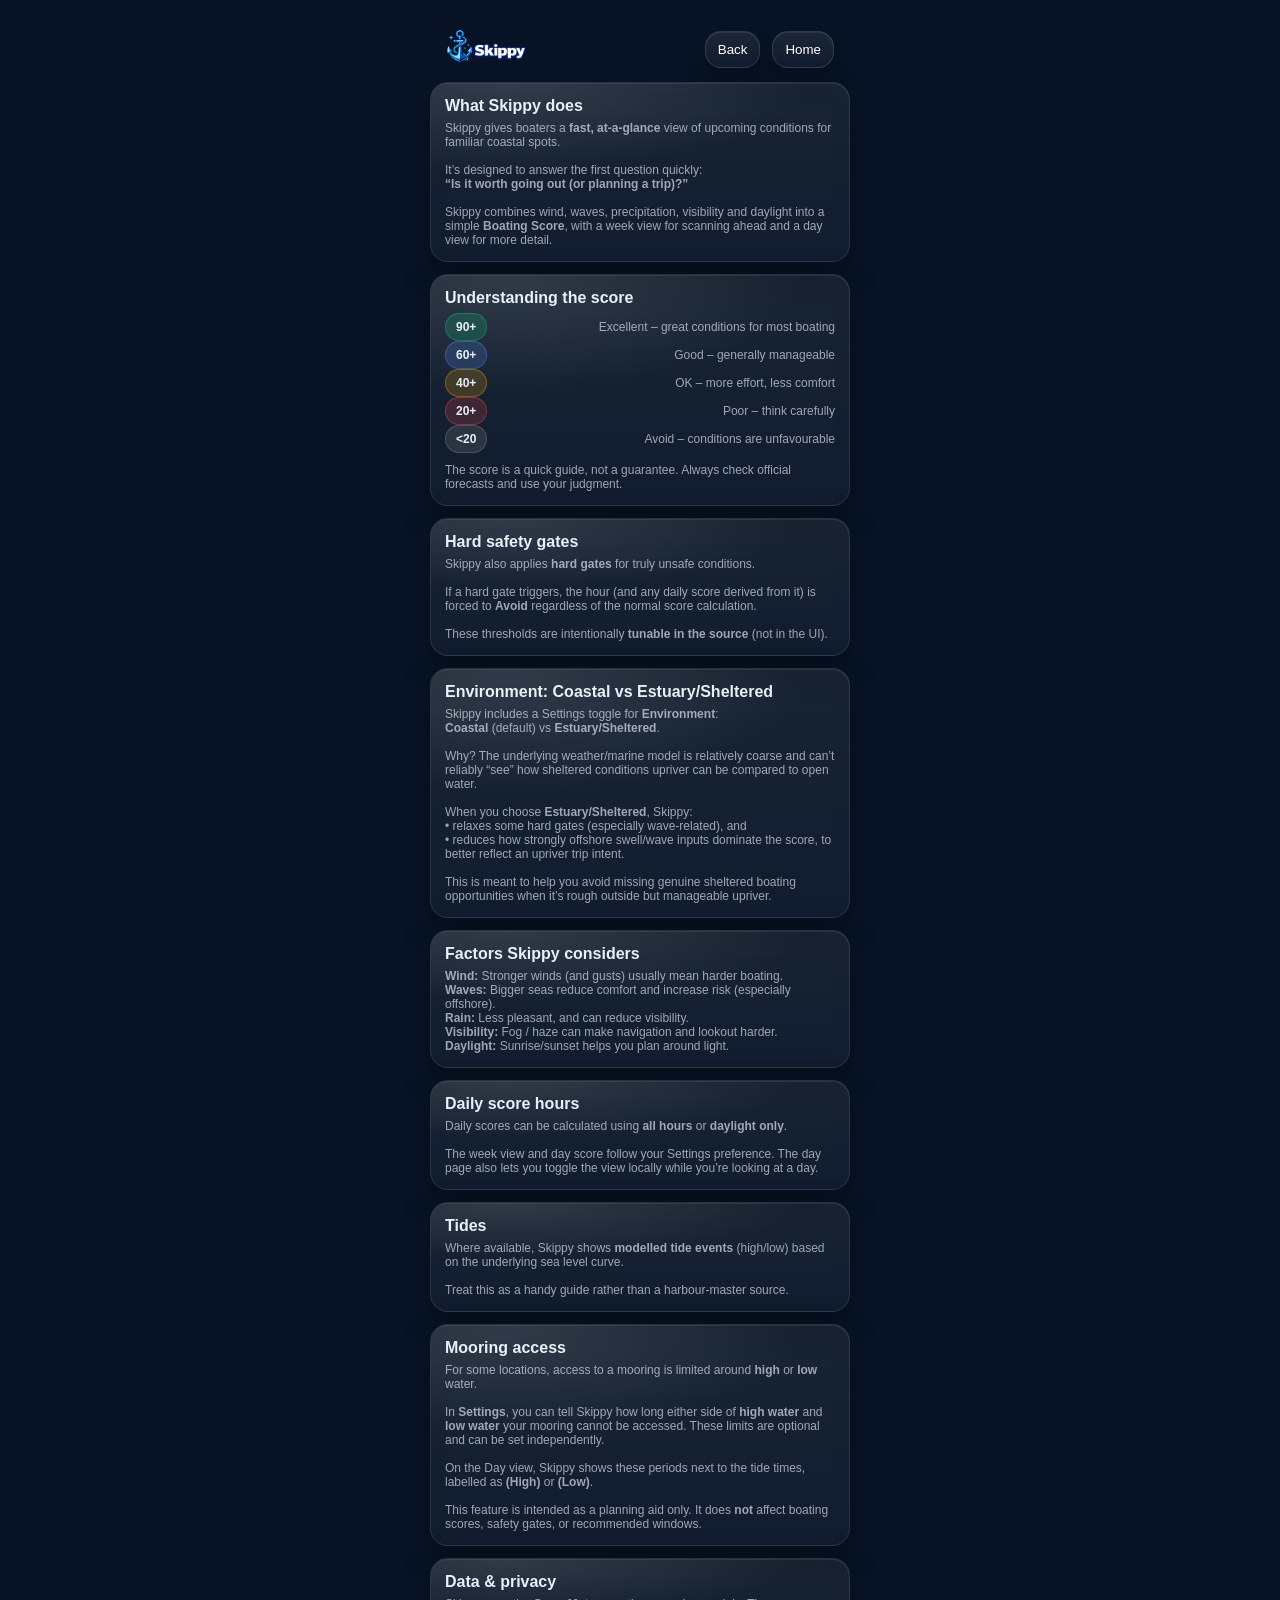
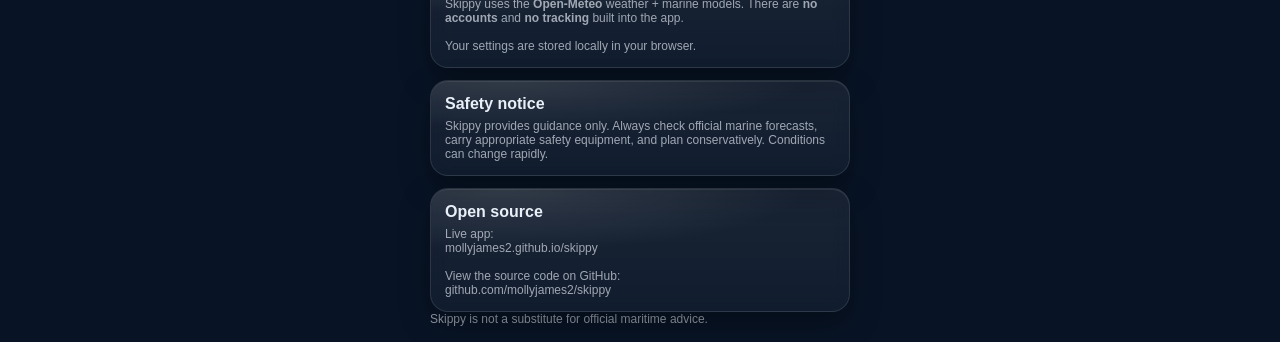
==== commit 96d27b05: "update readme and about and relaxed estuary" ====
--- a/docs/about.html
+++ b/docs/about.html
@@ -151,6 +151,27 @@
 
       <div class="spacer"></div>
 
+      <!-- NEW: Mooring access -->
+      <div class="card">
+        <div style="font-weight: 800; margin-bottom: 6px">Mooring access</div>
+        <div class="muted small">
+          For some locations, access to a mooring is limited around <b>high</b> or <b>low</b>
+          water.
+          <br /><br />
+          In <b>Settings</b>, you can tell Skippy how long either side of
+          <b>high water</b> and <b>low water</b> your mooring cannot be accessed.
+          These limits are optional and can be set independently.
+          <br /><br />
+          On the Day view, Skippy shows these periods next to the tide times,
+          labelled as <b>(High)</b> or <b>(Low)</b>.
+          <br /><br />
+          This feature is intended as a planning aid only.
+          It does <b>not</b> affect boating scores, safety gates, or recommended windows.
+        </div>
+      </div>
+
+      <div class="spacer"></div>
+
       <div class="card">
         <div style="font-weight: 800; margin-bottom: 6px">Data & privacy</div>
         <div class="muted small">
@@ -201,7 +222,9 @@
         </div>
       </div>
 
-      <div class="footer muted small">Skippy is not a substitute for official maritime advice.</div>
+      <div class="footer muted small">
+        Skippy is not a substitute for official maritime advice.
+      </div>
     </div>
 
     <script src="./about.js"></script>
--- a/docs/styles.css
+++ b/docs/styles.css
@@ -75,6 +75,20 @@
     inset 0 1px 0 rgba(255, 255, 255, 0.10);
 }
 
+
+.hours-mode-card {
+  padding: 10px 12px;
+  cursor: pointer;
+}
+
+.hours-mode-card:active {
+  transform: scale(0.992);
+}
+
+.hours-mode-card .pill {
+  white-space: nowrap;
+}
+
 /* -----------------------------
    Layout utilities
 ----------------------------- */
@@ -369,52 +383,92 @@
 }
 
 /* -----------------------------
-   Hourly columns
------------------------------ */
-
-.hourly-header {
-  display: grid;
-  grid-template-columns: 56px 56px 28px 1fr 1fr 68px;
-  gap: 8px;
-  align-items: center;
-  padding: 0 2px;
-  font-size: 12px;
-  color: rgba(232, 238, 247, 0.7);
-}
+   Hourly columns (mini-card look)
+----------------------------- */
+
+/* -----------------------------
+   Hourly mini-cards (no header)
+----------------------------- */
 
 .hourly-item {
   background: rgba(255, 255, 255, 0.04);
   border: 1px solid rgba(255, 255, 255, 0.07);
   border-radius: 14px;
-  padding: 10px 10px;
+  padding: 12px;
+  margin-bottom: 12px;
 }
 
 .hourly-row {
   display: grid;
-  grid-template-columns: 56px 56px 28px 1fr 1fr 68px;
-  gap: 8px;
-  align-items: center;
-}
-
-.hourly-cond {
-  font-size: 16px;
-  line-height: 1;
-  text-align: center;
-  opacity: 0.9;
-}
-
-.hourly-wind .main,
-.hourly-waves .main {
+  grid-template-columns: 56px 1fr 68px;
+  gap: 10px;
+  align-items: start;
+}
+
+.hourly-time b {
+  font-size: 20px;
+  letter-spacing: 0.2px;
+}
+
+/* Middle block */
+.hourly-mid {
+  min-width: 0;
+}
+
+.hourly-line1,
+.hourly-line2 {
+  display: flex;
+  gap: 14px;
+  flex-wrap: wrap;
+}
+
+.hourly-line2 {
+  margin-top: 8px;
+}
+
+/* Metric rows */
+.hourly-metric {
+  display: inline-flex;
+  align-items: center;
+  gap: 6px;
+  white-space: nowrap;
+}
+
+.hourly-metric .val {
   font-weight: 800;
-  font-size: 12px;
-}
-
-.hourly-wind .sub,
-.hourly-waves .sub { margin-top: 2px; }
-
-.hourly-score .pill { display: inline-block; }
-
-.hourly-extras { margin-top: 6px; }
+  font-size: 13px;
+  color: rgba(255, 255, 255, 0.92);
+}
+
+.bracket {
+  font-size: 0.85em;
+  opacity: 0.7;
+  font-weight: 600;
+}
+
+/* SVG sizing fixes */
+.hourly-metric svg {
+  width: 16px;
+  height: 16px;
+}
+
+/* Score badge */
+.hourly-score {
+  text-align: right;
+}
+
+.hourly-score-badge {
+  display: inline-flex !important;
+  width: 42px;
+  height: 42px;
+  align-items: center;
+  justify-content: center;
+  border-radius: 999px;
+  font-weight: 900;
+  padding: 0 !important;
+}
+
+
 
 /* -----------------------------
    Score-toned cards
